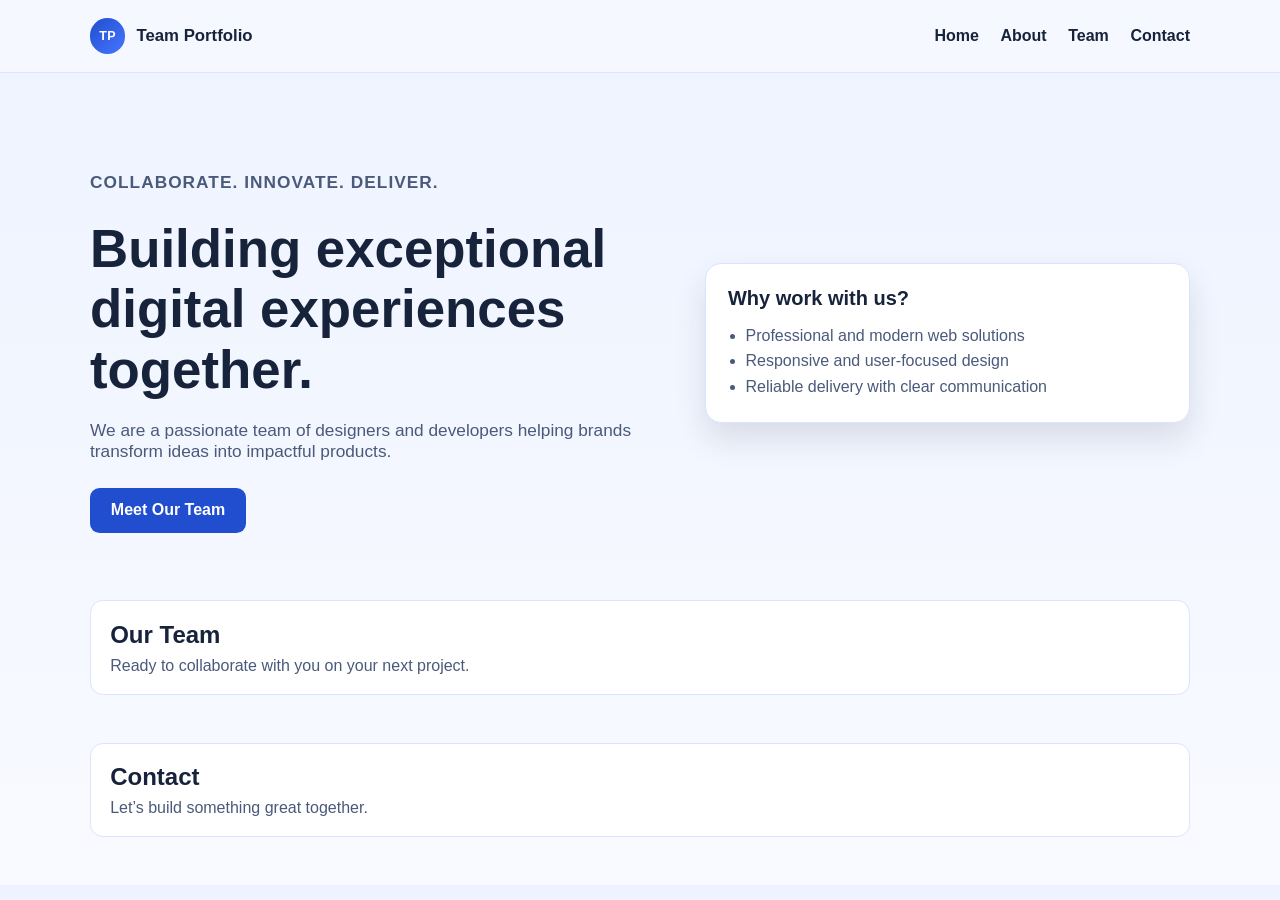
==== src/index.html @ 7e1d3e78 "Agent Host changes for agents/hero-section-design-and-navigation" ====
<!DOCTYPE html>
<html lang="en">
<head>
  <meta charset="UTF-8">
  <meta name="viewport" content="width=device-width, initial-scale=1.0">
  <title>Team Portfolio</title>
  <link rel="stylesheet" href="./index.css">
</head>
<body>
  <header class="site-header">
    <nav class="navbar" aria-label="Main navigation">
      <a href="#" class="brand" aria-label="Team Portfolio home">
        <span class="brand-mark" aria-hidden="true">TP</span>
        <span class="brand-text">Team Portfolio</span>
      </a>

      <button
        class="nav-toggle"
        id="nav-toggle"
        aria-label="Open navigation menu"
        aria-expanded="false"
        aria-controls="nav-menu"
        type="button"
      >
        <span></span>
        <span></span>
        <span></span>
      </button>

      <ul class="nav-menu" id="nav-menu">
        <li><a href="#home">Home</a></li>
        <li><a href="#about">About</a></li>
        <li><a href="#team">Team</a></li>
        <li><a href="#contact">Contact</a></li>
      </ul>
    </nav>
  </header>

  <main>
    <section class="hero" id="home">
      <div class="hero-content">
        <p class="hero-kicker" id="about">Collaborate. Innovate. Deliver.</p>
        <h1>Building exceptional digital experiences together.</h1>
        <p>
          We are a passionate team of designers and developers helping brands
          transform ideas into impactful products.
        </p>
        <a class="cta-button" href="#team">Meet Our Team</a>
      </div>
      <div class="hero-card" aria-label="Highlights">
        <h2>Why work with us?</h2>
        <ul>
          <li>Professional and modern web solutions</li>
          <li>Responsive and user-focused design</li>
          <li>Reliable delivery with clear communication</li>
        </ul>
      </div>
    </section>

    <section class="team-anchor" id="team">
      <h2>Our Team</h2>
      <p>Ready to collaborate with you on your next project.</p>
    </section>

    <section class="contact-anchor" id="contact">
      <h2>Contact</h2>
      <p>Let’s build something great together.</p>
    </section>
  </main>

  <script src="./index.js"></script>
</body>
</html>
---- src/index.css ----
:root {
  --bg-color: #f5f8ff;
  --surface-color: #ffffff;
  --primary: #204ecf;
  --primary-dark: #1739a0;
  --text-dark: #17223b;
  --text-muted: #4a5a7a;
  --border-soft: #dbe4ff;
  --shadow-soft: 0 16px 32px rgba(23, 34, 59, 0.12);
}

* {
  box-sizing: border-box;
}

html {
  scroll-behavior: smooth;
}

body {
  margin: 0;
  font-family: "Segoe UI", Tahoma, Geneva, Verdana, sans-serif;
  color: var(--text-dark);
  background: linear-gradient(180deg, #eef3ff 0%, #f8faff 100%);
}

.site-header {
  position: sticky;
  top: 0;
  z-index: 10;
  background-color: rgba(245, 248, 255, 0.95);
  backdrop-filter: blur(6px);
  border-bottom: 1px solid var(--border-soft);
}

.navbar {
  width: min(1100px, 92%);
  margin: 0 auto;
  min-height: 72px;
  display: flex;
  align-items: center;
  justify-content: space-between;
  gap: 1rem;
}

.brand {
  display: inline-flex;
  align-items: center;
  gap: 0.7rem;
  font-weight: 700;
  font-size: 1.05rem;
  text-decoration: none;
  color: var(--text-dark);
}

.brand-mark {
  width: 2.2rem;
  height: 2.2rem;
  border-radius: 50%;
  display: grid;
  place-items: center;
  color: #ffffff;
  font-size: 0.78rem;
  letter-spacing: 0.03em;
  background: linear-gradient(135deg, var(--primary), #4775ff);
}

.nav-menu {
  display: flex;
  gap: 1.35rem;
  list-style: none;
  margin: 0;
  padding: 0;
}

.nav-menu a {
  text-decoration: none;
  color: var(--text-dark);
  font-weight: 600;
  transition: color 0.2s ease;
}

.nav-menu a:hover,
.nav-menu a:focus-visible {
  color: var(--primary);
}

.nav-toggle {
  display: none;
  border: none;
  background: transparent;
  padding: 0.25rem;
  cursor: pointer;
}

.nav-toggle span {
  display: block;
  width: 1.5rem;
  height: 2px;
  margin: 0.28rem 0;
  background: var(--text-dark);
}

main {
  width: min(1100px, 92%);
  margin: 0 auto;
}

.hero {
  display: grid;
  grid-template-columns: 1.2fr 1fr;
  align-items: center;
  gap: 2rem;
  padding: 5rem 0 4.2rem;
}

.hero-content h1 {
  margin: 0;
  font-size: clamp(2rem, 4.2vw, 3.3rem);
  line-height: 1.15;
}

.hero-kicker {
  margin: 0 0 0.9rem;
  color: var(--primary);
  font-weight: 700;
  text-transform: uppercase;
  letter-spacing: 0.06em;
  font-size: 0.82rem;
}

.hero-content p {
  margin: 1.2rem 0 1.6rem;
  color: var(--text-muted);
  font-size: clamp(1rem, 2vw, 1.08rem);
  max-width: 58ch;
}

.cta-button {
  display: inline-block;
  text-decoration: none;
  background: var(--primary);
  color: #ffffff;
  padding: 0.86rem 1.3rem;
  border-radius: 0.6rem;
  font-weight: 700;
  transition: background 0.2s ease, transform 0.2s ease;
}

.cta-button:hover,
.cta-button:focus-visible {
  background: var(--primary-dark);
  transform: translateY(-1px);
}

.hero-card {
  background: var(--surface-color);
  border: 1px solid var(--border-soft);
  border-radius: 1rem;
  padding: 1.4rem;
  box-shadow: var(--shadow-soft);
}

.hero-card h2 {
  margin: 0 0 0.8rem;
  font-size: 1.25rem;
}

.hero-card ul {
  margin: 0;
  padding-left: 1.1rem;
  color: var(--text-muted);
  line-height: 1.6;
}

.team-anchor,
.contact-anchor {
  margin-bottom: 3rem;
  padding: 1.2rem;
  border-radius: 0.8rem;
  border: 1px solid var(--border-soft);
  background: var(--surface-color);
}

.team-anchor h2,
.contact-anchor h2 {
  margin: 0 0 0.5rem;
}

.team-anchor p,
.contact-anchor p {
  margin: 0;
  color: var(--text-muted);
}

@media (max-width: 900px) {
  .hero {
    grid-template-columns: 1fr;
    gap: 1.5rem;
    padding-top: 4rem;
  }

  .hero-card {
    max-width: 680px;
  }
}

@media (max-width: 700px) {
  .nav-toggle {
    display: inline-block;
  }

  .nav-menu {
    position: absolute;
    left: 4%;
    right: 4%;
    top: 72px;
    display: none;
    flex-direction: column;
    gap: 0;
    background: var(--surface-color);
    border: 1px solid var(--border-soft);
    border-radius: 0.8rem;
    box-shadow: var(--shadow-soft);
    overflow: hidden;
  }

  .nav-menu.is-open {
    display: flex;
  }

  .nav-menu li + li {
    border-top: 1px solid var(--border-soft);
  }

  .nav-menu a {
    display: block;
    padding: 0.9rem 1rem;
  }

  .hero {
    padding-top: 3.3rem;
  }
}
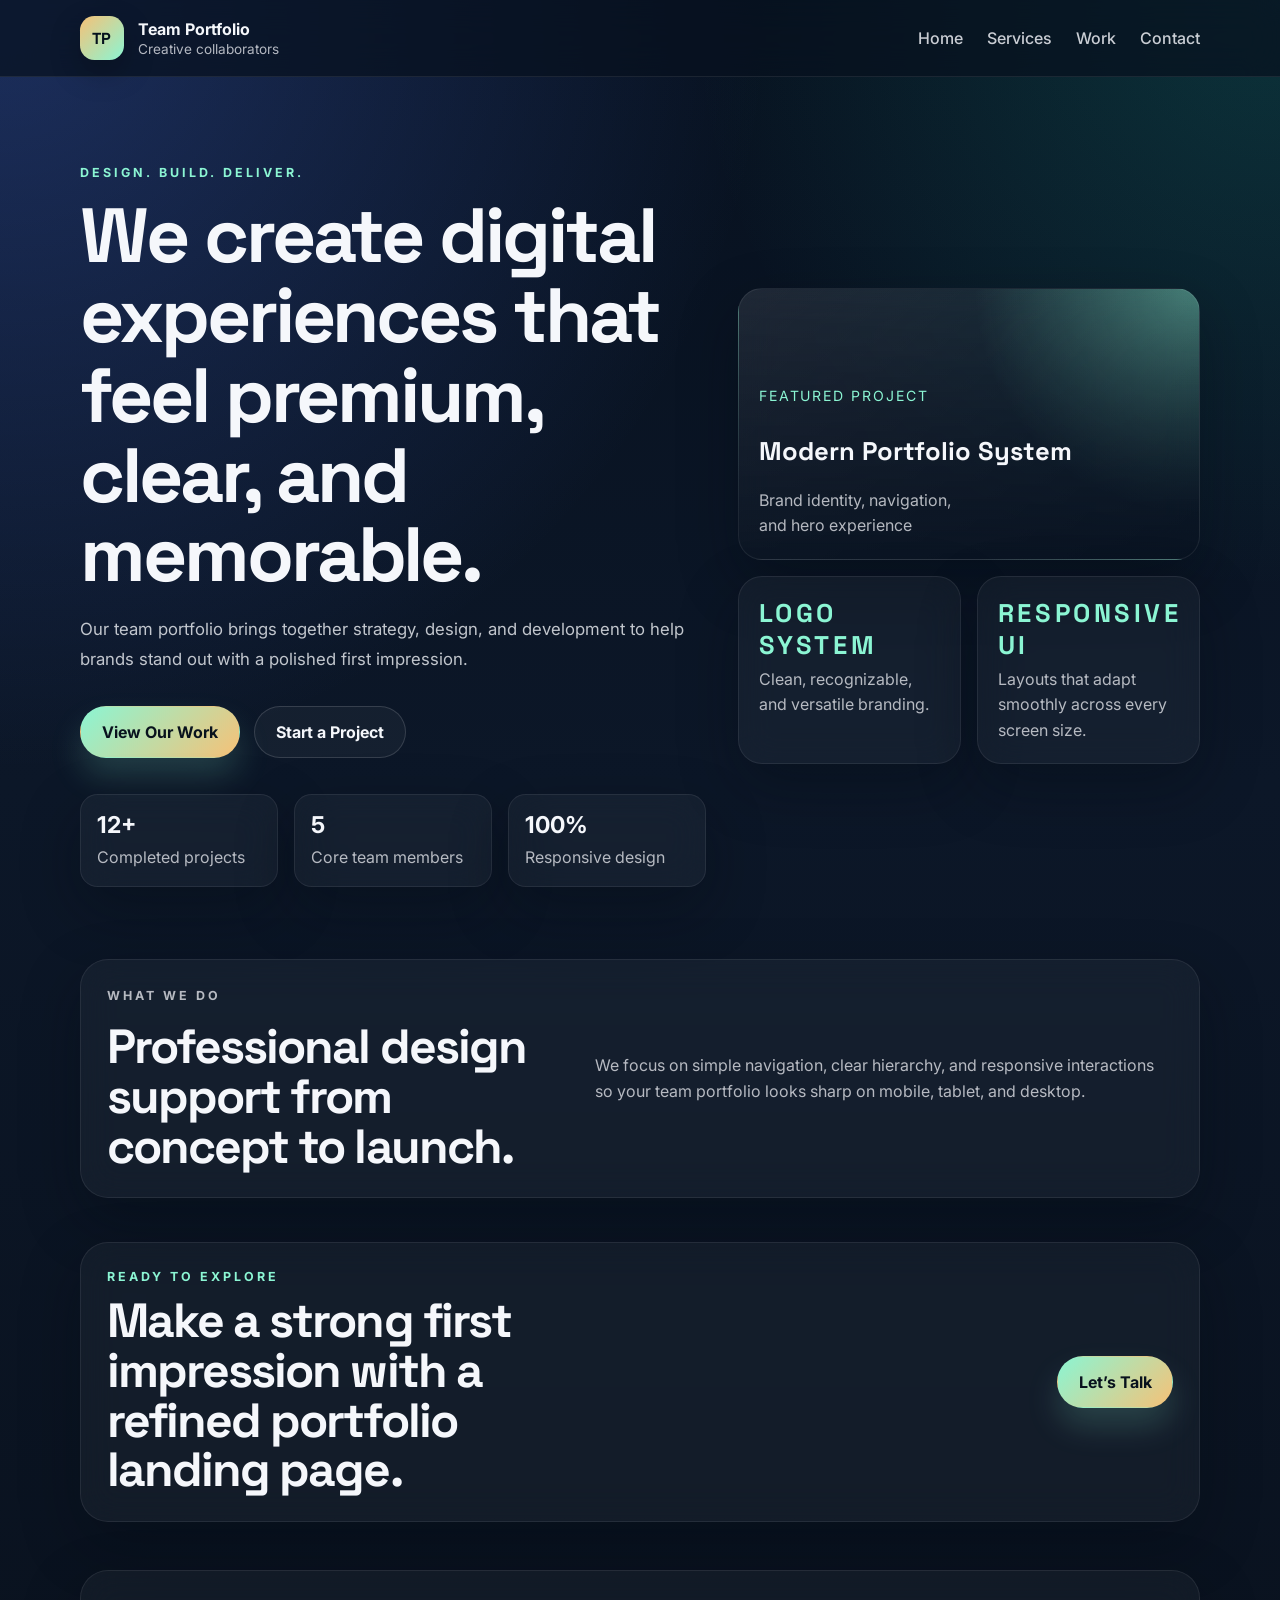
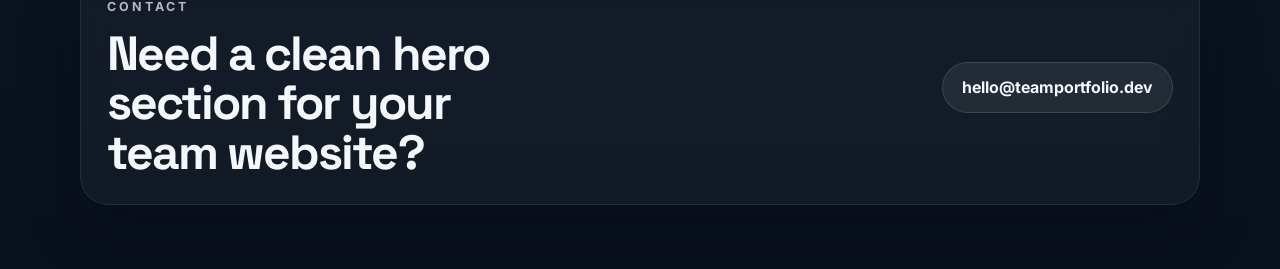
==== commit f1f74212: "added code" ====
--- a/src/index.html
+++ b/src/index.html
@@ -1,73 +1,127 @@
 <!DOCTYPE html>
 <html lang="en">
 <head>
-  <meta charset="UTF-8">
-  <meta name="viewport" content="width=device-width, initial-scale=1.0">
-  <title>Team Portfolio</title>
-  <link rel="stylesheet" href="./index.css">
+    <meta charset="UTF-8">
+    <meta name="viewport" content="width=device-width, initial-scale=1.0">
+    <meta name="description" content="Team Portfolio - a professional showcase for our team, services, and work.">
+    <title>Team Portfolio</title>
+    <link rel="preconnect" href="https://fonts.googleapis.com">
+    <link rel="preconnect" href="https://fonts.gstatic.com" crossorigin>
+    <link href="https://fonts.googleapis.com/css2?family=Inter:wght@400;500;600;700;800&family=Space+Grotesk:wght@500;700&display=swap" rel="stylesheet">
+    <link rel="stylesheet" href="index.css">
 </head>
 <body>
-  <header class="site-header">
-    <nav class="navbar" aria-label="Main navigation">
-      <a href="#" class="brand" aria-label="Team Portfolio home">
-        <span class="brand-mark" aria-hidden="true">TP</span>
-        <span class="brand-text">Team Portfolio</span>
-      </a>
+    <header class="site-header">
+        <div class="container nav-shell">
+            <a class="brand" href="#top" aria-label="Team Portfolio home">
+                <span class="brand-mark" aria-hidden="true">TP</span>
+                <span class="brand-text">
+                    <strong>Team Portfolio</strong>
+                    <small>Creative collaborators</small>
+                </span>
+            </a>
 
-      <button
-        class="nav-toggle"
-        id="nav-toggle"
-        aria-label="Open navigation menu"
-        aria-expanded="false"
-        aria-controls="nav-menu"
-        type="button"
-      >
-        <span></span>
-        <span></span>
-        <span></span>
-      </button>
+            <button class="nav-toggle" type="button" aria-expanded="false" aria-controls="primary-navigation">
+                <span class="sr-only">Toggle navigation</span>
+                <span></span>
+                <span></span>
+                <span></span>
+            </button>
 
-      <ul class="nav-menu" id="nav-menu">
-        <li><a href="#home">Home</a></li>
-        <li><a href="#about">About</a></li>
-        <li><a href="#team">Team</a></li>
-        <li><a href="#contact">Contact</a></li>
-      </ul>
-    </nav>
-  </header>
+            <nav class="site-nav" id="primary-navigation" aria-label="Primary">
+                <a href="#top">Home</a>
+                <a href="#services">Services</a>
+                <a href="#showcase">Work</a>
+                <a href="#contact">Contact</a>
+            </nav>
+        </div>
+    </header>
 
-  <main>
-    <section class="hero" id="home">
-      <div class="hero-content">
-        <p class="hero-kicker" id="about">Collaborate. Innovate. Deliver.</p>
-        <h1>Building exceptional digital experiences together.</h1>
-        <p>
-          We are a passionate team of designers and developers helping brands
-          transform ideas into impactful products.
-        </p>
-        <a class="cta-button" href="#team">Meet Our Team</a>
-      </div>
-      <div class="hero-card" aria-label="Highlights">
-        <h2>Why work with us?</h2>
-        <ul>
-          <li>Professional and modern web solutions</li>
-          <li>Responsive and user-focused design</li>
-          <li>Reliable delivery with clear communication</li>
-        </ul>
-      </div>
-    </section>
+    <main id="top">
+        <section class="hero-section">
+            <div class="container hero-grid">
+                <div class="hero-copy">
+                    <p class="eyebrow">Design. Build. Deliver.</p>
+                    <h1>We create digital experiences that feel premium, clear, and memorable.</h1>
+                    <p class="hero-summary">
+                        Our team portfolio brings together strategy, design, and development to help brands stand out with a polished first impression.
+                    </p>
 
-    <section class="team-anchor" id="team">
-      <h2>Our Team</h2>
-      <p>Ready to collaborate with you on your next project.</p>
-    </section>
+                    <div class="hero-actions">
+                        <a class="button button-primary" href="#showcase">View Our Work</a>
+                        <a class="button button-secondary" href="#contact">Start a Project</a>
+                    </div>
 
-    <section class="contact-anchor" id="contact">
-      <h2>Contact</h2>
-      <p>Let’s build something great together.</p>
-    </section>
-  </main>
+                    <div class="hero-stats" aria-label="Team highlights">
+                        <article>
+                            <strong>12+</strong>
+                            <span>Completed projects</span>
+                        </article>
+                        <article>
+                            <strong>5</strong>
+                            <span>Core team members</span>
+                        </article>
+                        <article>
+                            <strong>100%</strong>
+                            <span>Responsive design</span>
+                        </article>
+                    </div>
+                </div>
 
-  <script src="./index.js"></script>
+                <div class="hero-visual" aria-label="Preview card and service highlights">
+                    <div class="visual-card spotlight-card">
+                        <p>Featured Project</p>
+                        <h2>Modern Portfolio System</h2>
+                        <span>Brand identity, navigation, and hero experience</span>
+                    </div>
+
+                    <div class="visual-grid">
+                        <article class="visual-card accent-card">
+                            <h3>Logo System</h3>
+                            <p>Clean, recognizable, and versatile branding.</p>
+                        </article>
+                        <article class="visual-card accent-card">
+                            <h3>Responsive UI</h3>
+                            <p>Layouts that adapt smoothly across every screen size.</p>
+                        </article>
+                    </div>
+                </div>
+            </div>
+        </section>
+
+        <section class="content-section" id="services">
+            <div class="container section-grid">
+                <article>
+                    <p class="section-label">What we do</p>
+                    <h2>Professional design support from concept to launch.</h2>
+                </article>
+                <p>
+                    We focus on simple navigation, clear hierarchy, and responsive interactions so your team portfolio looks sharp on mobile, tablet, and desktop.
+                </p>
+            </div>
+        </section>
+
+        <section class="contact-strip" id="showcase">
+            <div class="container strip-inner">
+                <div>
+                    <p class="section-label">Ready to explore</p>
+                    <h2>Make a strong first impression with a refined portfolio landing page.</h2>
+                </div>
+                <a class="button button-primary" href="#contact">Let’s Talk</a>
+            </div>
+        </section>
+
+        <section class="content-section contact-section" id="contact">
+            <div class="container contact-card">
+                <div>
+                    <p class="section-label">Contact</p>
+                    <h2>Need a clean hero section for your team website?</h2>
+                </div>
+                <a class="contact-link" href="mailto:hello@teamportfolio.dev">hello@teamportfolio.dev</a>
+            </div>
+        </section>
+    </main>
+
+    <script src="index.js"></script>
 </body>
 </html>
--- a/src/index.css
+++ b/src/index.css
@@ -1,14 +1,3 @@
-:root {
-  --bg-color: #f5f8ff;
-  --surface-color: #ffffff;
-  --primary: #204ecf;
-  --primary-dark: #1739a0;
-  --text-dark: #17223b;
-  --text-muted: #4a5a7a;
-  --border-soft: #dbe4ff;
-  --shadow-soft: 0 16px 32px rgba(23, 34, 59, 0.12);
-}
-
 * {
   box-sizing: border-box;
 }
@@ -19,24 +8,60 @@
 
 body {
   margin: 0;
-  font-family: "Segoe UI", Tahoma, Geneva, Verdana, sans-serif;
-  color: var(--text-dark);
-  background: linear-gradient(180deg, #eef3ff 0%, #f8faff 100%);
+  font-family: "Inter", sans-serif;
+  color: #f5f7fb;
+  background:
+    radial-gradient(
+      circle at top left,
+      rgba(82, 123, 255, 0.28),
+      transparent 34%
+    ),
+    radial-gradient(
+      circle at top right,
+      rgba(32, 203, 180, 0.18),
+      transparent 26%
+    ),
+    linear-gradient(180deg, #07111f 0%, #0c1728 42%, #09111d 100%);
+}
+
+a {
+  color: inherit;
+  text-decoration: none;
+}
+
+img {
+  display: block;
+  max-width: 100%;
+}
+
+.container {
+  width: min(1120px, calc(100% - 2rem));
+  margin: 0 auto;
+}
+
+.sr-only {
+  position: absolute;
+  width: 1px;
+  height: 1px;
+  padding: 0;
+  margin: -1px;
+  overflow: hidden;
+  clip: rect(0, 0, 0, 0);
+  white-space: nowrap;
+  border: 0;
 }
 
 .site-header {
   position: sticky;
   top: 0;
-  z-index: 10;
-  background-color: rgba(245, 248, 255, 0.95);
-  backdrop-filter: blur(6px);
-  border-bottom: 1px solid var(--border-soft);
-}
-
-.navbar {
-  width: min(1100px, 92%);
-  margin: 0 auto;
-  min-height: 72px;
+  z-index: 20;
+  backdrop-filter: blur(18px);
+  background: rgba(7, 17, 31, 0.72);
+  border-bottom: 1px solid rgba(255, 255, 255, 0.08);
+}
+
+.nav-shell {
+  min-height: 4.75rem;
   display: flex;
   align-items: center;
   justify-content: space-between;
@@ -46,199 +71,421 @@
 .brand {
   display: inline-flex;
   align-items: center;
-  gap: 0.7rem;
+  gap: 0.875rem;
+}
+
+.brand-mark {
+  width: 2.75rem;
+  height: 2.75rem;
+  display: grid;
+  place-items: center;
+  border-radius: 0.9rem;
+  font-family: "Space Grotesk", sans-serif;
   font-weight: 700;
-  font-size: 1.05rem;
-  text-decoration: none;
-  color: var(--text-dark);
-}
-
-.brand-mark {
-  width: 2.2rem;
-  height: 2.2rem;
-  border-radius: 50%;
-  display: grid;
-  place-items: center;
+  letter-spacing: 0.06em;
+  color: #04111d;
+  background: linear-gradient(135deg, #f6c177 0%, #8bf5d3 100%);
+  box-shadow: 0 12px 30px rgba(0, 0, 0, 0.25);
+}
+
+.brand-text {
+  display: grid;
+  gap: 0.15rem;
+}
+
+.brand-text strong {
+  font-size: 1rem;
+  font-weight: 700;
+}
+
+.brand-text small {
+  color: rgba(245, 247, 251, 0.72);
+  font-size: 0.85rem;
+}
+
+.site-nav {
+  display: flex;
+  align-items: center;
+  gap: 1.5rem;
+}
+
+.site-nav a {
+  color: rgba(245, 247, 251, 0.82);
+  font-weight: 500;
+  transition:
+    color 0.2s ease,
+    transform 0.2s ease;
+}
+
+.site-nav a:hover,
+.site-nav a:focus-visible {
   color: #ffffff;
-  font-size: 0.78rem;
-  letter-spacing: 0.03em;
-  background: linear-gradient(135deg, var(--primary), #4775ff);
-}
-
-.nav-menu {
-  display: flex;
-  gap: 1.35rem;
-  list-style: none;
-  margin: 0;
-  padding: 0;
-}
-
-.nav-menu a {
-  text-decoration: none;
-  color: var(--text-dark);
-  font-weight: 600;
-  transition: color 0.2s ease;
-}
-
-.nav-menu a:hover,
-.nav-menu a:focus-visible {
-  color: var(--primary);
+  transform: translateY(-1px);
 }
 
 .nav-toggle {
   display: none;
-  border: none;
-  background: transparent;
-  padding: 0.25rem;
+  width: 3rem;
+  height: 3rem;
+  border: 1px solid rgba(255, 255, 255, 0.14);
+  border-radius: 0.9rem;
+  background: rgba(255, 255, 255, 0.05);
+  color: #ffffff;
+  align-items: center;
+  justify-content: center;
+  gap: 0.25rem;
+  flex-direction: column;
   cursor: pointer;
 }
 
 .nav-toggle span {
+  width: 1.1rem;
+  height: 2px;
+  border-radius: 999px;
+  background: currentColor;
+}
+
+.hero-section {
+  padding: 5.5rem 0 3.5rem;
+}
+
+.hero-grid {
+  display: grid;
+  grid-template-columns: 1.15fr 0.85fr;
+  gap: 2rem;
+  align-items: center;
+}
+
+.hero-copy h1,
+.section-grid h2,
+.strip-inner h2,
+.contact-card h2 {
+  margin: 0;
+  font-family: "Space Grotesk", sans-serif;
+  line-height: 1.04;
+  letter-spacing: -0.04em;
+}
+
+.hero-copy h1 {
+  font-size: clamp(2.8rem, 6vw, 5.3rem);
+  max-width: 12ch;
+}
+
+.eyebrow,
+.section-label {
+  margin: 0 0 1rem;
+  text-transform: uppercase;
+  letter-spacing: 0.24em;
+  font-size: 0.78rem;
+  font-weight: 700;
+  color: #8bf5d3;
+}
+
+.hero-summary {
+  max-width: 60ch;
+  margin: 1.25rem 0 0;
+  color: rgba(245, 247, 251, 0.78);
+  font-size: 1.05rem;
+  line-height: 1.75;
+}
+
+.hero-actions {
+  display: flex;
+  gap: 0.9rem;
+  flex-wrap: wrap;
+  margin-top: 2rem;
+}
+
+.button {
+  display: inline-flex;
+  align-items: center;
+  justify-content: center;
+  min-height: 3.25rem;
+  padding: 0.85rem 1.3rem;
+  border-radius: 999px;
+  font-weight: 700;
+  border: 1px solid transparent;
+  transition:
+    transform 0.2s ease,
+    box-shadow 0.2s ease,
+    background 0.2s ease;
+}
+
+.button:hover,
+.button:focus-visible {
+  transform: translateY(-2px);
+}
+
+.button-primary {
+  color: #08121d;
+  background: linear-gradient(135deg, #8bf5d3 0%, #f6c177 100%);
+  box-shadow: 0 18px 32px rgba(139, 245, 211, 0.18);
+}
+
+.button-secondary {
+  color: #f5f7fb;
+  border-color: rgba(255, 255, 255, 0.14);
+  background: rgba(255, 255, 255, 0.04);
+}
+
+.hero-stats {
+  display: grid;
+  grid-template-columns: repeat(3, minmax(0, 1fr));
+  gap: 1rem;
+  margin-top: 2.25rem;
+}
+
+.hero-stats article,
+.visual-card,
+.contact-card,
+.strip-inner,
+.section-grid {
+  border: 1px solid rgba(255, 255, 255, 0.08);
+  background: rgba(255, 255, 255, 0.04);
+  box-shadow: 0 22px 60px rgba(1, 8, 16, 0.32);
+  backdrop-filter: blur(18px);
+}
+
+.hero-stats article {
+  padding: 1rem;
+  border-radius: 1.1rem;
+}
+
+.hero-stats strong {
   display: block;
-  width: 1.5rem;
-  height: 2px;
-  margin: 0.28rem 0;
-  background: var(--text-dark);
-}
-
-main {
-  width: min(1100px, 92%);
-  margin: 0 auto;
-}
-
-.hero {
-  display: grid;
-  grid-template-columns: 1.2fr 1fr;
-  align-items: center;
-  gap: 2rem;
-  padding: 5rem 0 4.2rem;
-}
-
-.hero-content h1 {
+  font-size: 1.45rem;
+  margin-bottom: 0.35rem;
+}
+
+.hero-stats span,
+.visual-card p,
+.visual-card span,
+.section-grid p,
+.contact-card p {
+  color: rgba(245, 247, 251, 0.72);
+  line-height: 1.6;
+}
+
+.hero-visual {
+  display: grid;
+  gap: 1rem;
+}
+
+.visual-card {
+  border-radius: 1.5rem;
+  padding: 1.25rem;
+}
+
+.spotlight-card {
+  min-height: 17rem;
+  display: flex;
+  flex-direction: column;
+  justify-content: flex-end;
+  background:
+    linear-gradient(180deg, rgba(7, 17, 31, 0.08), rgba(7, 17, 31, 0.72)),
+    radial-gradient(
+      circle at top right,
+      rgba(139, 245, 211, 0.45),
+      transparent 42%
+    ),
+    linear-gradient(135deg, rgba(255, 255, 255, 0.1), rgba(255, 255, 255, 0.02));
+}
+
+.spotlight-card p,
+.accent-card h3 {
+  margin: 0 0 0.35rem;
+  color: #8bf5d3;
+  font-size: 0.88rem;
+  text-transform: uppercase;
+  letter-spacing: 0.14em;
+}
+
+.spotlight-card h2,
+.accent-card h3 {
+  font-family: "Space Grotesk", sans-serif;
+  font-size: 1.6rem;
+}
+
+.spotlight-card span {
+  max-width: 20ch;
+}
+
+.visual-grid {
+  display: grid;
+  grid-template-columns: repeat(2, minmax(0, 1fr));
+  gap: 1rem;
+}
+
+.accent-card {
+  min-height: 11.5rem;
+}
+
+.accent-card p {
   margin: 0;
-  font-size: clamp(2rem, 4.2vw, 3.3rem);
-  line-height: 1.15;
-}
-
-.hero-kicker {
-  margin: 0 0 0.9rem;
-  color: var(--primary);
+}
+
+.content-section {
+  padding: 1rem 0 2rem;
+}
+
+.section-grid,
+.strip-inner,
+.contact-card {
+  border-radius: 1.75rem;
+  padding: 1.6rem;
+}
+
+.section-grid {
+  display: grid;
+  grid-template-columns: 0.9fr 1.1fr;
+  gap: 1rem;
+  align-items: center;
+}
+
+.section-grid h2,
+.strip-inner h2,
+.contact-card h2 {
+  font-size: clamp(1.8rem, 4vw, 3rem);
+  max-width: 14ch;
+}
+
+.contact-strip {
+  padding: 0.75rem 0 2rem;
+}
+
+.strip-inner {
+  display: flex;
+  align-items: center;
+  justify-content: space-between;
+  gap: 1.5rem;
+}
+
+.strip-inner p,
+.contact-card p {
+  margin-bottom: 0.75rem;
+}
+
+.contact-section {
+  padding-bottom: 4rem;
+}
+
+.contact-card {
+  display: flex;
+  align-items: center;
+  justify-content: space-between;
+  gap: 1.5rem;
+}
+
+.contact-link {
+  display: inline-flex;
+  align-items: center;
+  padding: 0.9rem 1.2rem;
+  border-radius: 999px;
+  background: rgba(255, 255, 255, 0.07);
+  border: 1px solid rgba(255, 255, 255, 0.12);
   font-weight: 700;
-  text-transform: uppercase;
-  letter-spacing: 0.06em;
-  font-size: 0.82rem;
-}
-
-.hero-content p {
-  margin: 1.2rem 0 1.6rem;
-  color: var(--text-muted);
-  font-size: clamp(1rem, 2vw, 1.08rem);
-  max-width: 58ch;
-}
-
-.cta-button {
-  display: inline-block;
-  text-decoration: none;
-  background: var(--primary);
-  color: #ffffff;
-  padding: 0.86rem 1.3rem;
-  border-radius: 0.6rem;
-  font-weight: 700;
-  transition: background 0.2s ease, transform 0.2s ease;
-}
-
-.cta-button:hover,
-.cta-button:focus-visible {
-  background: var(--primary-dark);
-  transform: translateY(-1px);
-}
-
-.hero-card {
-  background: var(--surface-color);
-  border: 1px solid var(--border-soft);
-  border-radius: 1rem;
-  padding: 1.4rem;
-  box-shadow: var(--shadow-soft);
-}
-
-.hero-card h2 {
-  margin: 0 0 0.8rem;
-  font-size: 1.25rem;
-}
-
-.hero-card ul {
-  margin: 0;
-  padding-left: 1.1rem;
-  color: var(--text-muted);
-  line-height: 1.6;
-}
-
-.team-anchor,
-.contact-anchor {
-  margin-bottom: 3rem;
-  padding: 1.2rem;
-  border-radius: 0.8rem;
-  border: 1px solid var(--border-soft);
-  background: var(--surface-color);
-}
-
-.team-anchor h2,
-.contact-anchor h2 {
-  margin: 0 0 0.5rem;
-}
-
-.team-anchor p,
-.contact-anchor p {
-  margin: 0;
-  color: var(--text-muted);
-}
-
-@media (max-width: 900px) {
-  .hero {
+}
+
+.site-nav.is-open {
+  display: flex;
+}
+
+@media (max-width: 960px) {
+  .hero-grid,
+  .section-grid,
+  .contact-card,
+  .strip-inner {
     grid-template-columns: 1fr;
-    gap: 1.5rem;
-    padding-top: 4rem;
-  }
-
-  .hero-card {
-    max-width: 680px;
-  }
-}
-
-@media (max-width: 700px) {
+    display: grid;
+  }
+
+  .hero-grid {
+    gap: 2.2rem;
+  }
+
+  .hero-copy h1 {
+    max-width: 14ch;
+  }
+}
+
+@media (max-width: 768px) {
+  .nav-shell {
+    position: relative;
+  }
+
   .nav-toggle {
-    display: inline-block;
-  }
-
-  .nav-menu {
+    display: inline-flex;
+  }
+
+  .site-nav {
     position: absolute;
-    left: 4%;
-    right: 4%;
-    top: 72px;
+    top: calc(100% + 0.75rem);
+    left: 0;
+    right: 0;
     display: none;
     flex-direction: column;
+    align-items: stretch;
     gap: 0;
-    background: var(--surface-color);
-    border: 1px solid var(--border-soft);
+    padding: 0.75rem;
+    border-radius: 1rem;
+    background: rgba(7, 17, 31, 0.96);
+    border: 1px solid rgba(255, 255, 255, 0.08);
+    box-shadow: 0 24px 48px rgba(0, 0, 0, 0.28);
+  }
+
+  .site-nav a {
+    padding: 0.95rem 1rem;
     border-radius: 0.8rem;
-    box-shadow: var(--shadow-soft);
-    overflow: hidden;
-  }
-
-  .nav-menu.is-open {
-    display: flex;
-  }
-
-  .nav-menu li + li {
-    border-top: 1px solid var(--border-soft);
-  }
-
-  .nav-menu a {
-    display: block;
-    padding: 0.9rem 1rem;
-  }
-
-  .hero {
-    padding-top: 3.3rem;
-  }
-}+  }
+
+  .site-nav a:hover,
+  .site-nav a:focus-visible {
+    background: rgba(255, 255, 255, 0.06);
+  }
+
+  .hero-section {
+    padding-top: 4rem;
+  }
+
+  .hero-copy h1 {
+    font-size: clamp(2.4rem, 11vw, 4rem);
+  }
+
+  .hero-stats,
+  .visual-grid {
+    grid-template-columns: 1fr;
+  }
+
+  .button {
+    width: 100%;
+  }
+
+  .contact-card,
+  .strip-inner {
+    text-align: left;
+  }
+}
+
+@media (max-width: 520px) {
+  .container {
+    width: min(100% - 1.1rem, 1120px);
+  }
+
+  .brand-text small {
+    display: none;
+  }
+
+  .hero-actions {
+    flex-direction: column;
+  }
+
+  .hero-stats {
+    gap: 0.75rem;
+  }
+
+  .section-grid,
+  .strip-inner,
+  .contact-card {
+    padding: 1.2rem;
+  }
+}
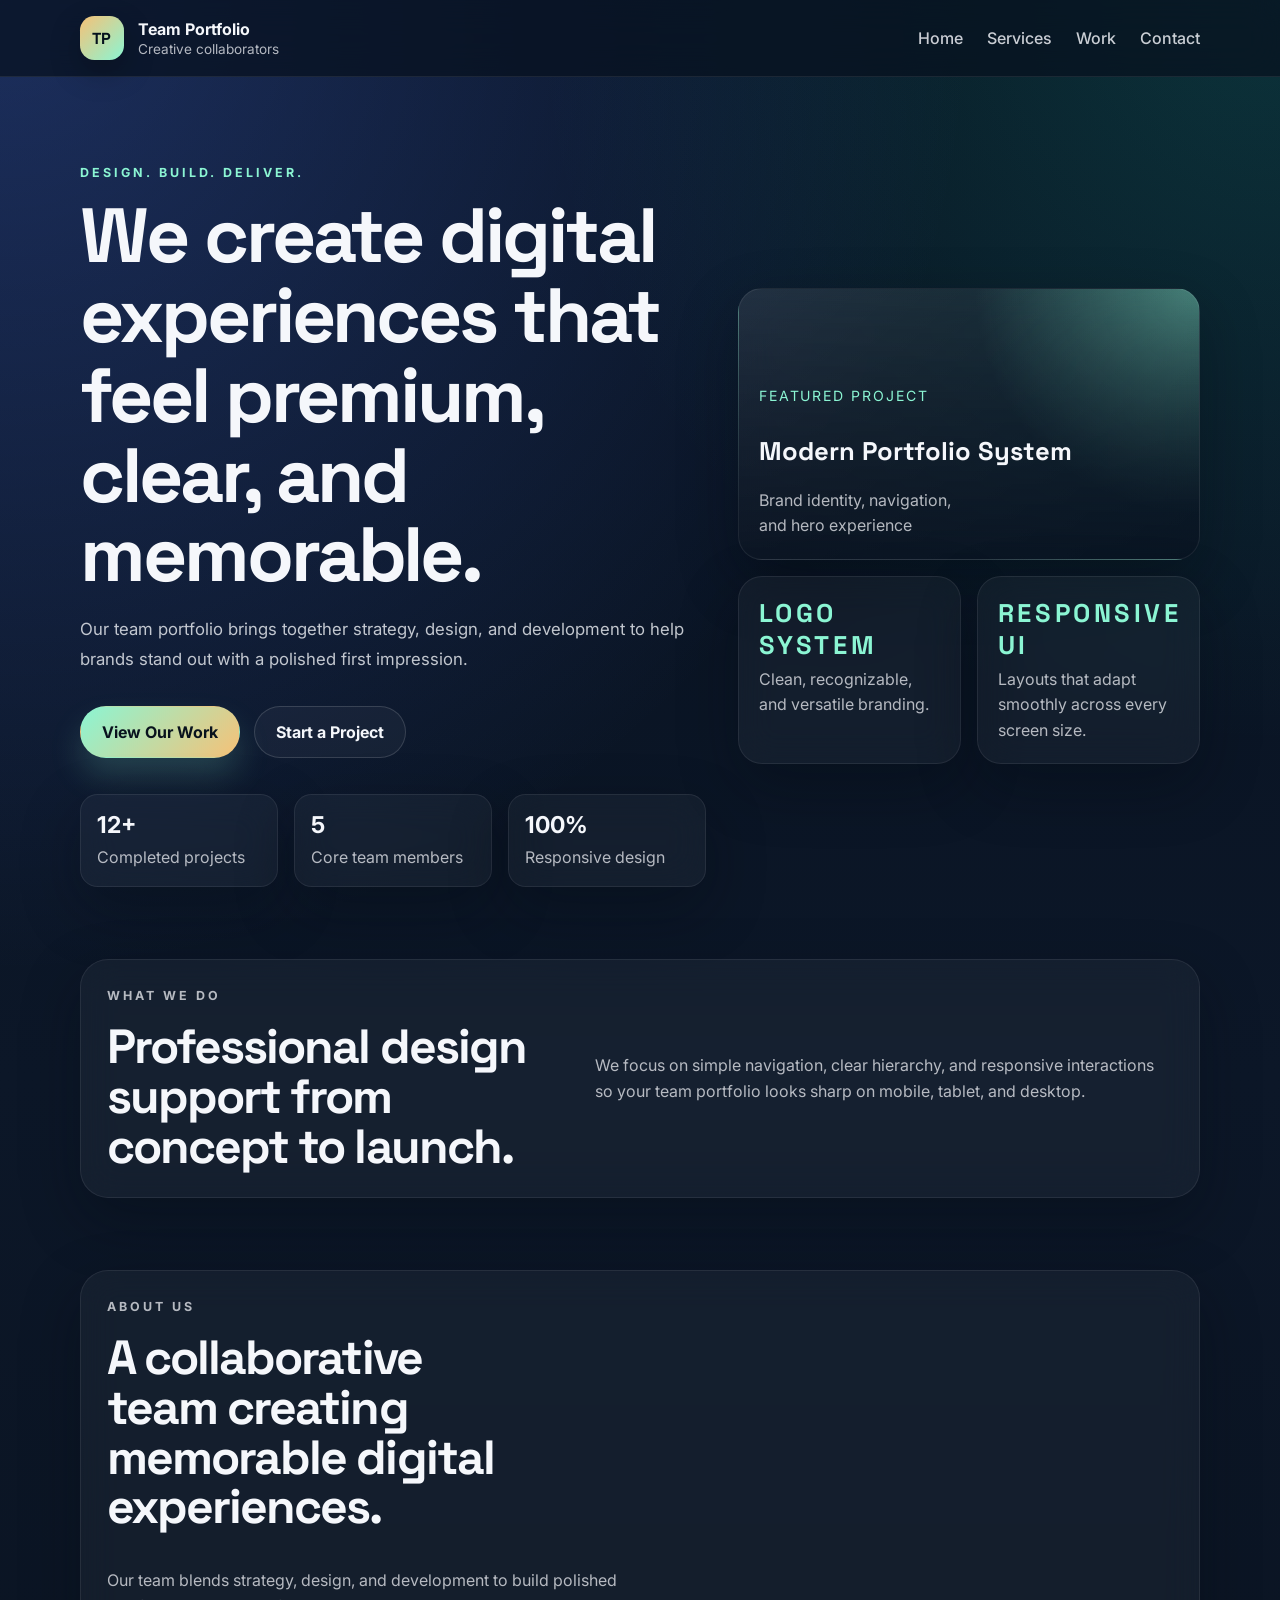
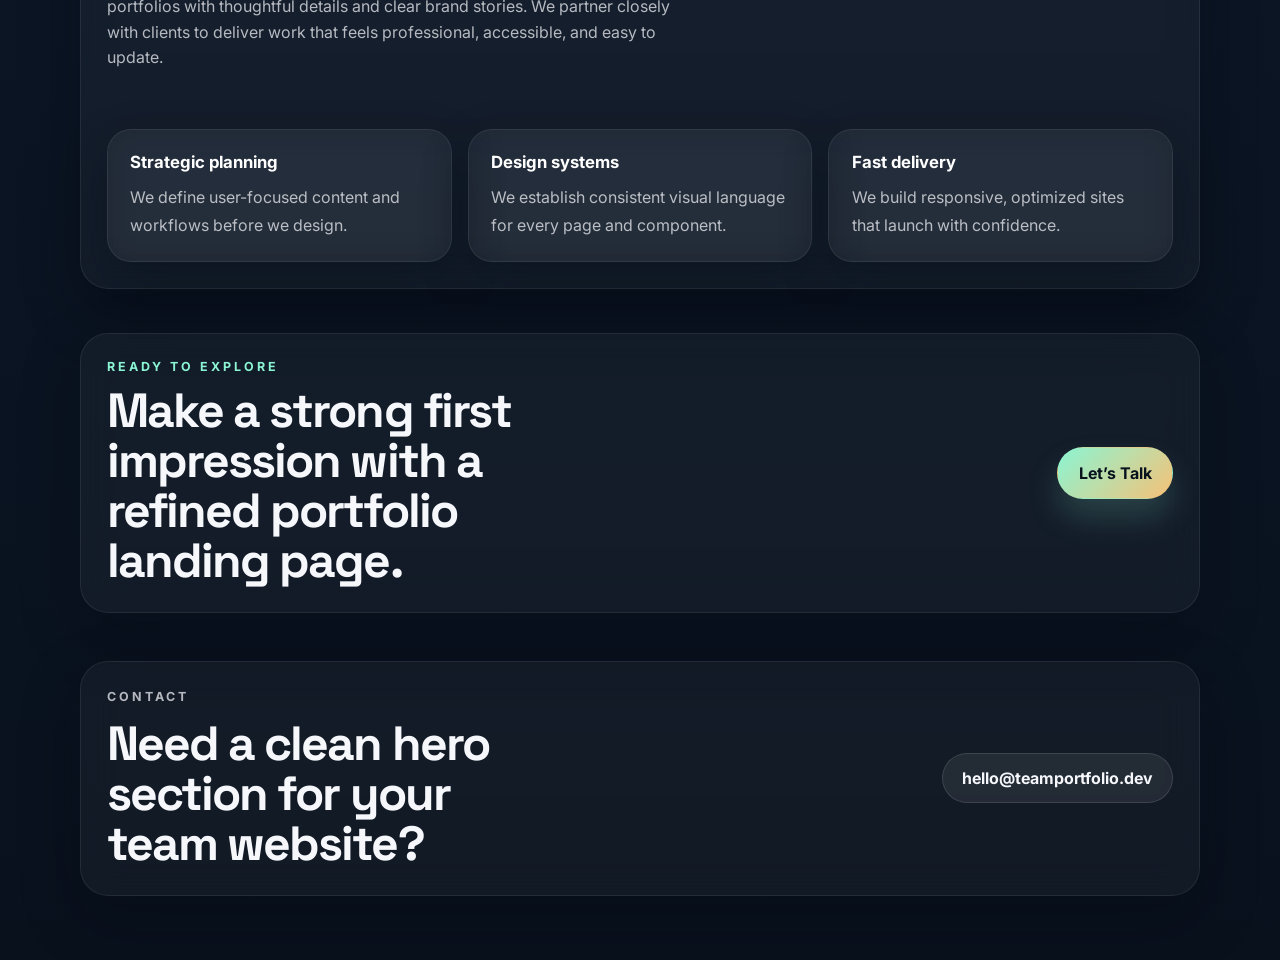
==== commit 789f6a13: "Added about us section" ====
--- a/src/index.html
+++ b/src/index.html
@@ -101,6 +101,32 @@
             </div>
         </section>
 
+        <section class="content-section" id="about">
+            <div class="container section-grid">
+                <article>
+                    <p class="section-label">About Us</p>
+                    <h2>A collaborative team creating memorable digital experiences.</h2>
+                </article>
+                <p>
+                    Our team blends strategy, design, and development to build polished portfolios with thoughtful details and clear brand stories. We partner closely with clients to deliver work that feels professional, accessible, and easy to update.
+                </p>
+                <div class="about-highlights">
+                    <article>
+                        <strong>Strategic planning</strong>
+                        <p>We define user-focused content and workflows before we design.</p>
+                    </article>
+                    <article>
+                        <strong>Design systems</strong>
+                        <p>We establish consistent visual language for every page and component.</p>
+                    </article>
+                    <article>
+                        <strong>Fast delivery</strong>
+                        <p>We build responsive, optimized sites that launch with confidence.</p>
+                    </article>
+                </div>
+            </div>
+        </section>
+
         <section class="contact-strip" id="showcase">
             <div class="container strip-inner">
                 <div>
--- a/src/index.css
+++ b/src/index.css
@@ -328,6 +328,58 @@
   padding: 1rem 0 2rem;
 }
 
+#about {
+  padding-top: 2.5rem;
+}
+
+#about .section-grid {
+  display: grid;
+  grid-template-columns: 1fr;
+  gap: 1.25rem;
+  align-items: flex-start;
+}
+
+#about .section-grid p {
+  max-width: 58ch;
+}
+
+.about-highlights {
+  display: grid;
+  grid-template-columns: repeat(3, minmax(0, 1fr));
+  gap: 1rem;
+  margin-top: 1.4rem;
+}
+
+.about-highlights article {
+  padding: 1.4rem;
+  border-radius: 1.5rem;
+  border: 1px solid rgba(255, 255, 255, 0.08);
+  background: rgba(255, 255, 255, 0.04);
+  box-shadow: 0 20px 48px rgba(1, 8, 16, 0.32);
+  backdrop-filter: blur(18px);
+  transition: transform 0.35s ease, opacity 0.35s ease;
+  opacity: 0.55;
+  transform: translateY(20px);
+}
+
+.about-highlights article strong {
+  display: block;
+  margin-bottom: 0.75rem;
+  font-size: 1.05rem;
+  color: #ffffff;
+}
+
+.about-highlights article p {
+  margin: 0;
+  color: rgba(245, 247, 251, 0.72);
+  line-height: 1.7;
+}
+
+.about-highlights article.is-visible {
+  opacity: 1;
+  transform: translateY(0);
+}
+
 .section-grid,
 .strip-inner,
 .contact-card {
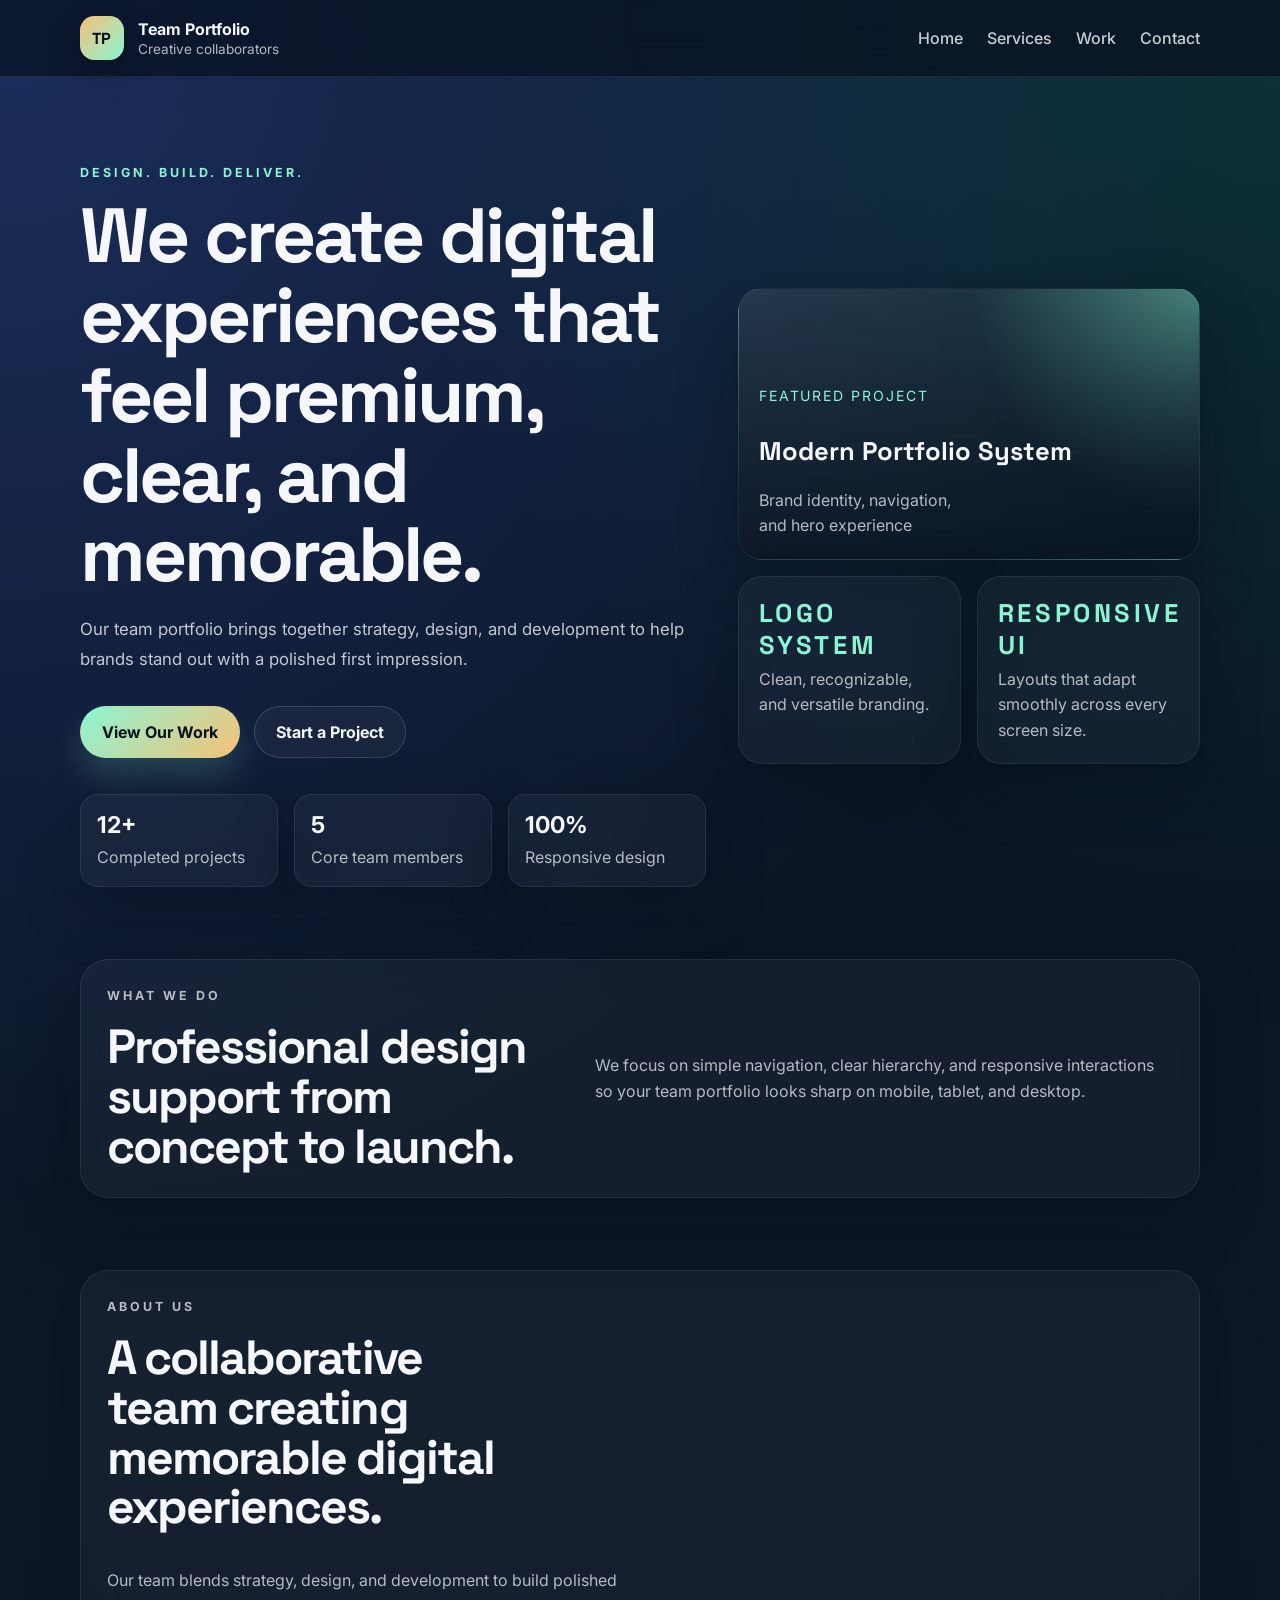
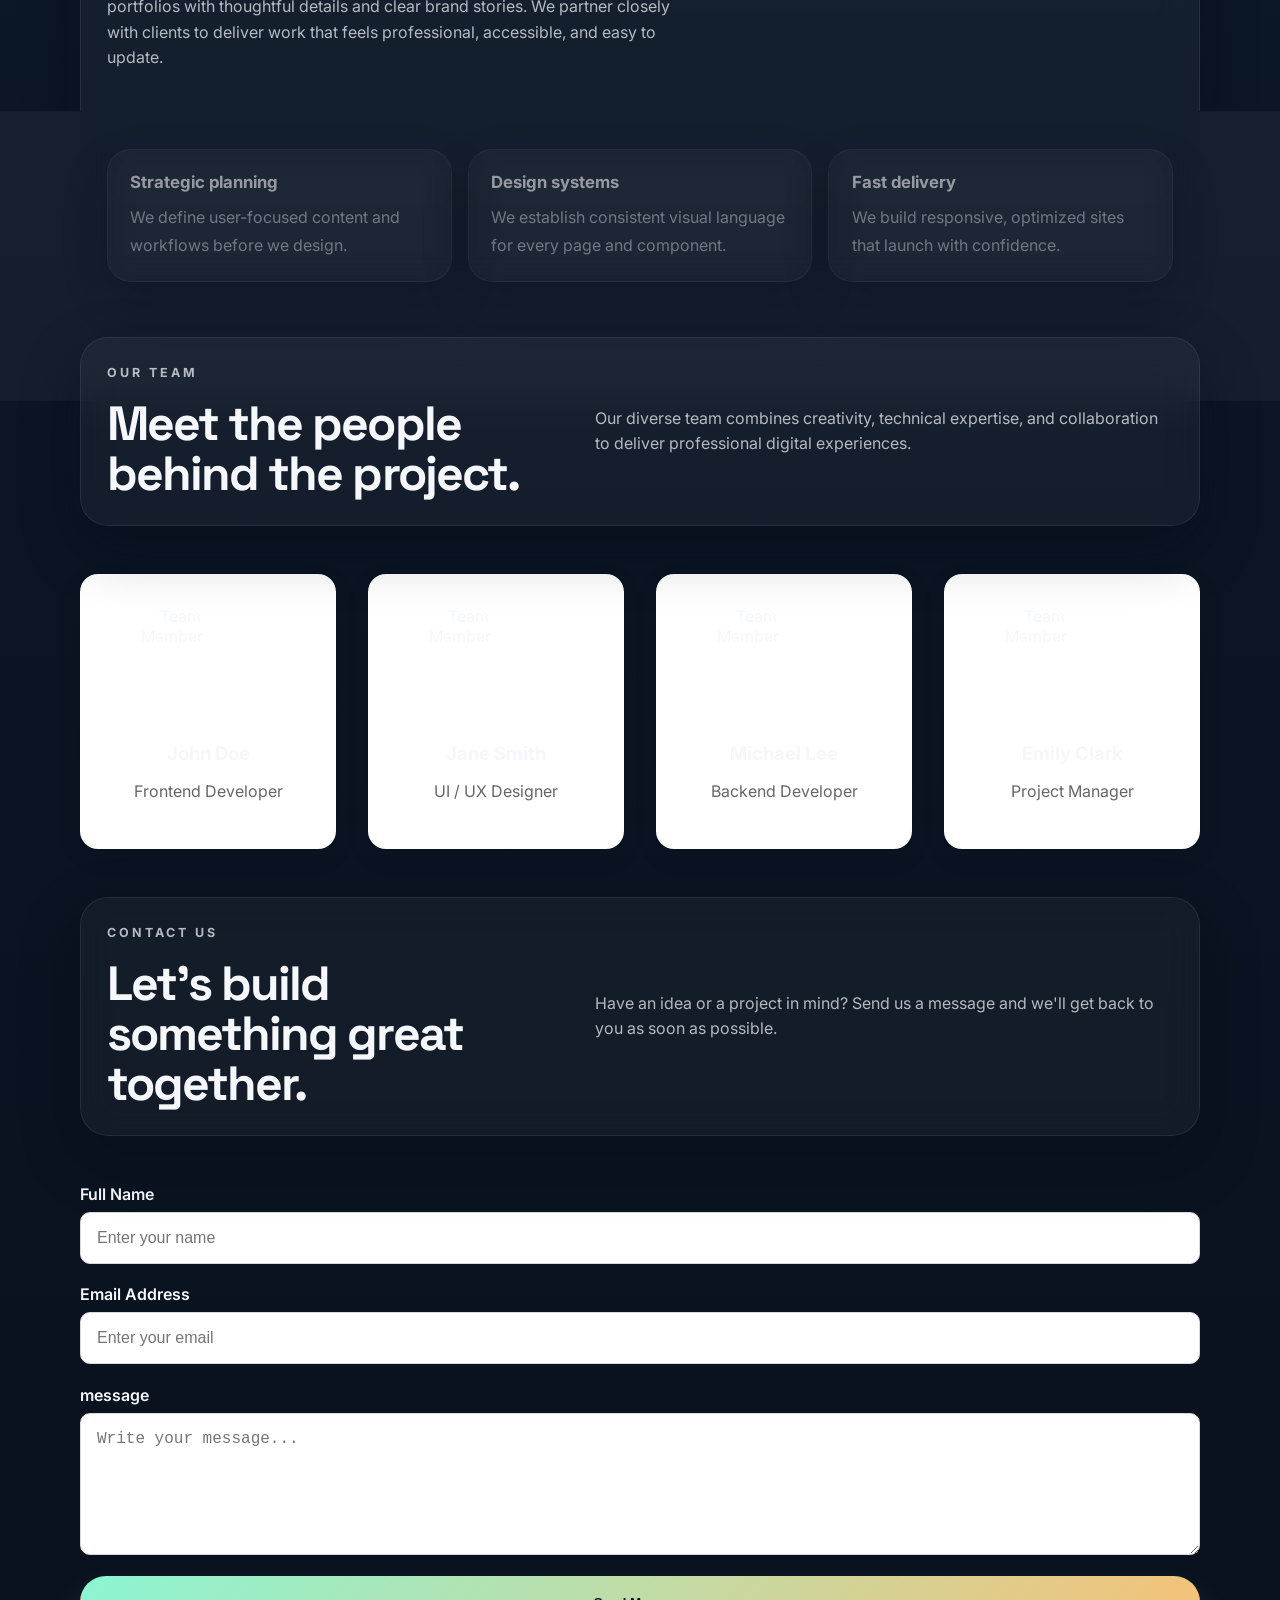
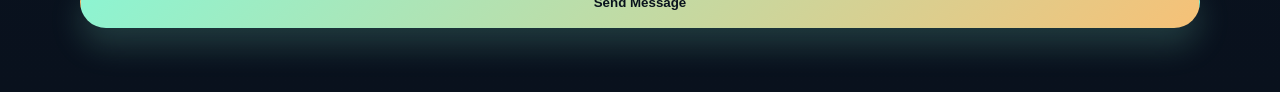
==== commit 4009530c: "team and contacts" ====
--- a/src/index.html
+++ b/src/index.html
@@ -127,25 +127,99 @@
             </div>
         </section>
 
-        <section class="contact-strip" id="showcase">
-            <div class="container strip-inner">
-                <div>
-                    <p class="section-label">Ready to explore</p>
-                    <h2>Make a strong first impression with a refined portfolio landing page.</h2>
-                </div>
-                <a class="button button-primary" href="#contact">Let’s Talk</a>
-            </div>
-        </section>
-
-        <section class="content-section contact-section" id="contact">
-            <div class="container contact-card">
-                <div>
-                    <p class="section-label">Contact</p>
-                    <h2>Need a clean hero section for your team website?</h2>
-                </div>
-                <a class="contact-link" href="mailto:hello@teamportfolio.dev">hello@teamportfolio.dev</a>
-            </div>
-        </section>
+<section class="content-section" id="team">
+    <div class="container">
+        <div class="section-grid">
+            <article>
+                <p class="section-label">Our Team</p>
+                <h2>Meet the people behind the project.</h2>
+            </article>
+
+            <p>
+                Our diverse team combines creativity, technical expertise,
+                and collaboration to deliver professional digital experiences.
+            </p>
+        </div>
+
+        <div class="team-grid">
+            <article class="team-card">
+                <img src="https://placehold.co/200x200" alt="Team Member">
+                <h3>John Doe</h3>
+                <p>Frontend Developer</p>
+            </article>
+
+            <article class="team-card">
+                <img src="https://placehold.co/200x200" alt="Team Member">
+                <h3>Jane Smith</h3>
+                <p>UI / UX Designer</p>
+            </article>
+
+            <article class="team-card">
+                <img src="https://placehold.co/200x200" alt="Team Member">
+                <h3>Michael Lee</h3>
+                <p>Backend Developer</p>
+            </article>
+
+            <article class="team-card">
+                <img src="https://placehold.co/200x200" alt="Team Member">
+                <h3>Emily Clark</h3>
+                <p>Project Manager</p>
+            </article>
+        </div>
+    </div>
+</section>
+
+<section class="content-section contact-section" id="contact">
+    <div class="container">
+        <div class="section-grid">
+            <article>
+                <p class="section-label">Contact Us</p>
+                <h2>Let's build something great together.</h2>
+            </article>
+
+            <p>
+                Have an idea or a project in mind? Send us a message and
+                we'll get back to you as soon as possible.
+            </p>
+        </div>
+
+        <form class="contact-form">
+            <div class="form-group">
+                <label for="name">Full Name</label>
+                <input
+                    type="text"
+                    id="name"
+                    placeholder="Enter your name"
+                    required
+                >
+            </div>
+
+            <div class="form-group">
+                <label for="email">Email Address</label>
+                <input
+                    type="email"
+                    id="email"
+                    placeholder="Enter your email"
+                    required
+                >
+            </div>
+
+            <div class="form-group">
+                <label for="message">message</label>
+                <textarea
+                    id="message"
+                    rows="6"
+                    placeholder="Write your message..."
+                    required
+                ></textarea>
+            </div>
+
+            <button class="button button-primary" type="submit">
+                Send Message
+            </button>
+        </form>
+    </div>
+</section>
     </main>
 
     <script src="index.js"></script>
--- a/src/index.css
+++ b/src/index.css
@@ -541,3 +541,76 @@
     padding: 1.2rem;
   }
 }
+/* ===========================
+   TEAM SECTION
+=========================== */
+
+.team-grid{
+    display:grid;
+    grid-template-columns:repeat(auto-fit,minmax(220px,1fr));
+    gap:2rem;
+    margin-top:3rem;
+}
+
+.team-card{
+    background:#ffffff;
+    border-radius:18px;
+    padding:2rem;
+    text-align:center;
+    box-shadow:0 8px 24px rgba(0,0,0,.08);
+    transition:.3s;
+}
+
+.team-card:hover{
+    transform:translateY(-8px);
+}
+
+.team-card img{
+    width:120px;
+    height:120px;
+    border-radius:50%;
+    margin-bottom:1rem;
+}
+
+.team-card h3{
+    margin:.5rem 0;
+}
+
+.team-card p{
+    color:#666;
+}
+
+/* ===========================
+   CONTACT FORM
+=========================== */
+
+.contact-form{
+    margin-top:3rem;
+    display:flex;
+    flex-direction:column;
+    gap:1.3rem;
+}
+
+.form-group{
+    display:flex;
+    flex-direction:column;
+}
+
+.form-group label{
+    margin-bottom:.5rem;
+    font-weight:600;
+}
+
+.form-group input,
+.form-group textarea{
+    padding:1rem;
+    border-radius:10px;
+    border:1px solid #d9d9d9;
+    font-size:1rem;
+    outline:none;
+}
+
+.form-group input:focus,
+.form-group textarea:focus{
+    border-color:#4f46e5;
+}
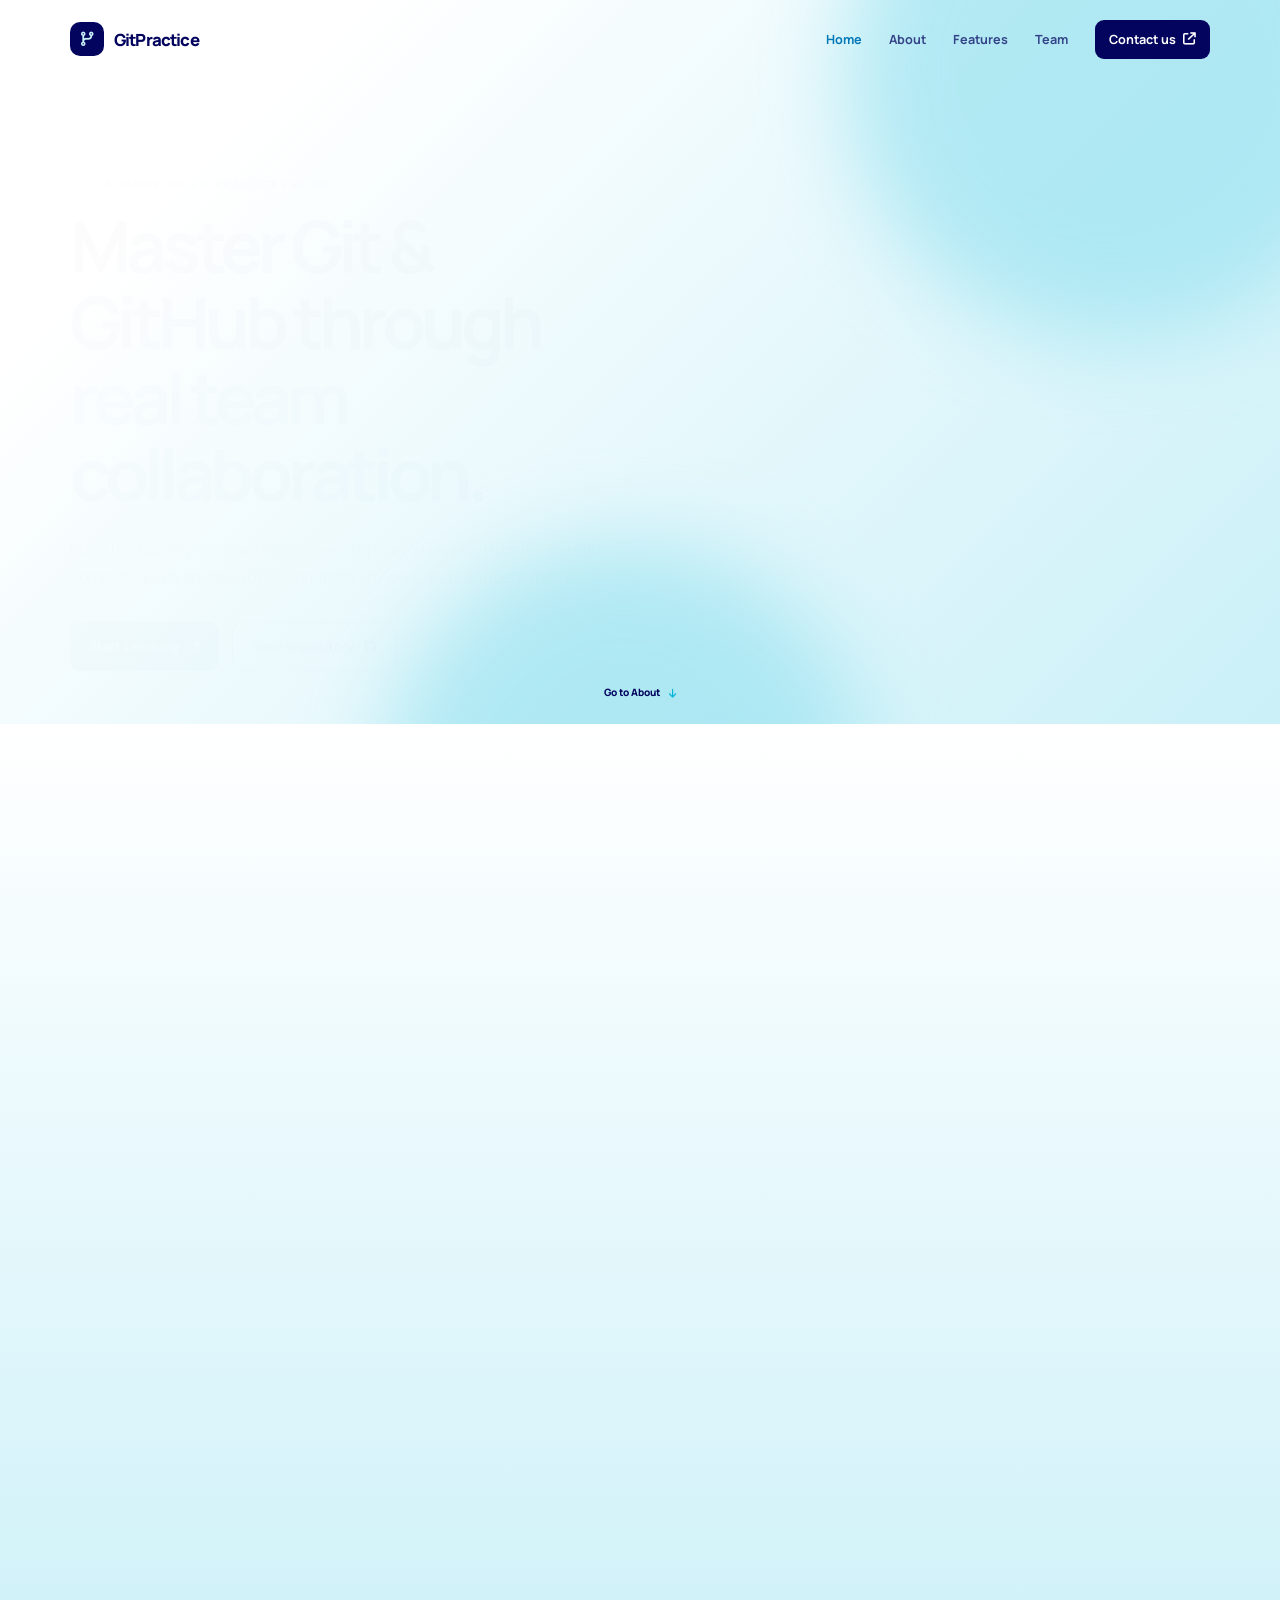
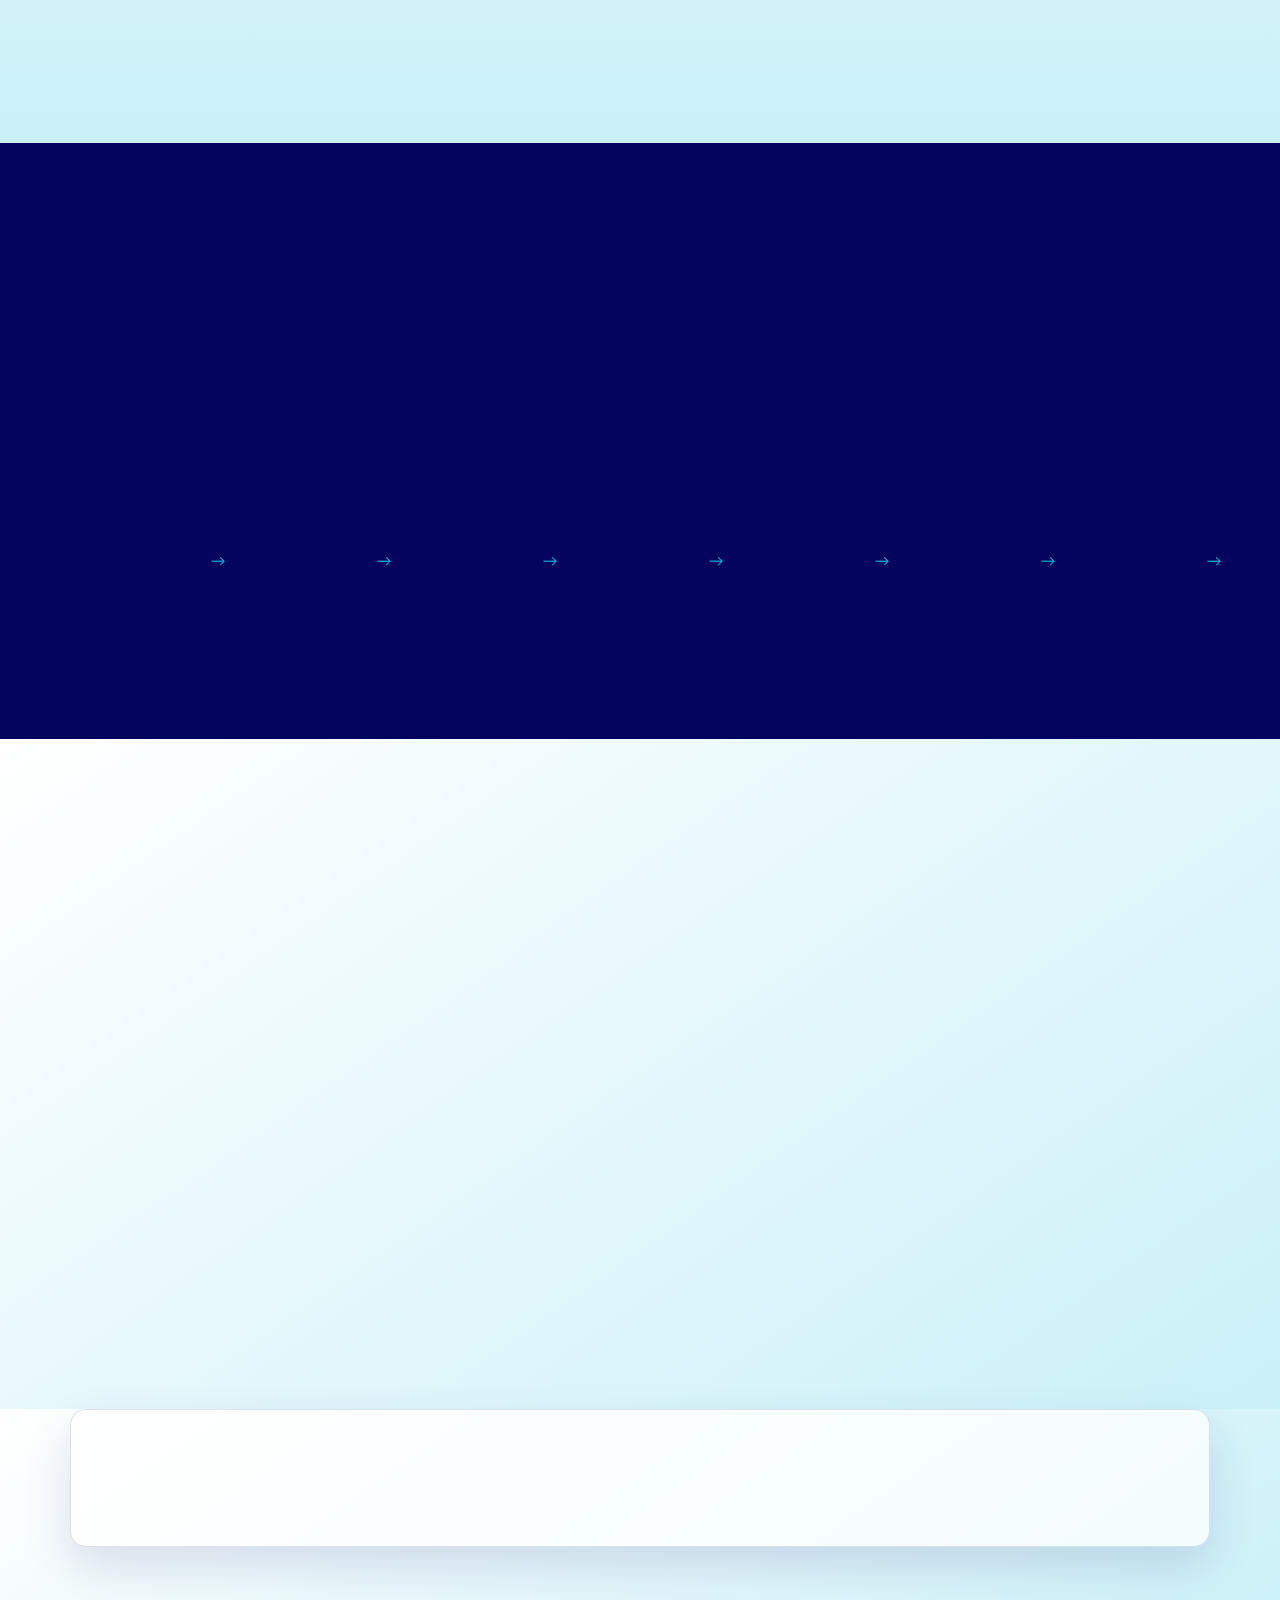
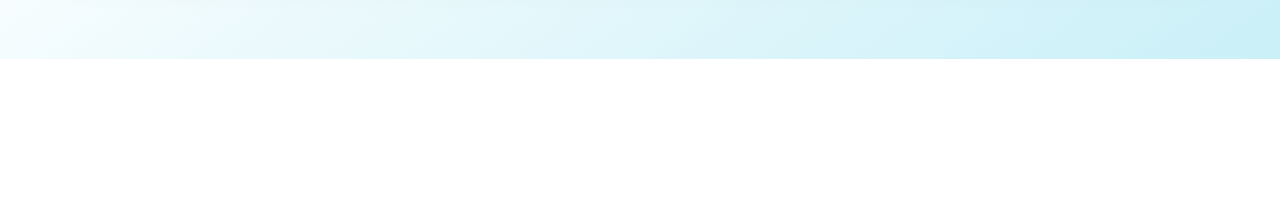
==== commit e9fb09de: "Added about section" ====
--- a/src/index.html
+++ b/src/index.html
@@ -1,227 +1,37 @@
-<!DOCTYPE html>
+<!doctype html>
 <html lang="en">
-<head>
-    <meta charset="UTF-8">
-    <meta name="viewport" content="width=device-width, initial-scale=1.0">
-    <meta name="description" content="Team Portfolio - a professional showcase for our team, services, and work.">
-    <title>Team Portfolio</title>
-    <link rel="preconnect" href="https://fonts.googleapis.com">
-    <link rel="preconnect" href="https://fonts.gstatic.com" crossorigin>
-    <link href="https://fonts.googleapis.com/css2?family=Inter:wght@400;500;600;700;800&family=Space+Grotesk:wght@500;700&display=swap" rel="stylesheet">
-    <link rel="stylesheet" href="index.css">
-</head>
-<body>
-    <header class="site-header">
-        <div class="container nav-shell">
-            <a class="brand" href="#top" aria-label="Team Portfolio home">
-                <span class="brand-mark" aria-hidden="true">TP</span>
-                <span class="brand-text">
-                    <strong>Team Portfolio</strong>
-                    <small>Creative collaborators</small>
-                </span>
-            </a>
-
-            <button class="nav-toggle" type="button" aria-expanded="false" aria-controls="primary-navigation">
-                <span class="sr-only">Toggle navigation</span>
-                <span></span>
-                <span></span>
-                <span></span>
-            </button>
-
-            <nav class="site-nav" id="primary-navigation" aria-label="Primary">
-                <a href="#top">Home</a>
-                <a href="#services">Services</a>
-                <a href="#showcase">Work</a>
-                <a href="#contact">Contact</a>
-            </nav>
-        </div>
-    </header>
-
-    <main id="top">
-        <section class="hero-section">
-            <div class="container hero-grid">
-                <div class="hero-copy">
-                    <p class="eyebrow">Design. Build. Deliver.</p>
-                    <h1>We create digital experiences that feel premium, clear, and memorable.</h1>
-                    <p class="hero-summary">
-                        Our team portfolio brings together strategy, design, and development to help brands stand out with a polished first impression.
-                    </p>
-
-                    <div class="hero-actions">
-                        <a class="button button-primary" href="#showcase">View Our Work</a>
-                        <a class="button button-secondary" href="#contact">Start a Project</a>
-                    </div>
-
-                    <div class="hero-stats" aria-label="Team highlights">
-                        <article>
-                            <strong>12+</strong>
-                            <span>Completed projects</span>
-                        </article>
-                        <article>
-                            <strong>5</strong>
-                            <span>Core team members</span>
-                        </article>
-                        <article>
-                            <strong>100%</strong>
-                            <span>Responsive design</span>
-                        </article>
-                    </div>
-                </div>
-
-                <div class="hero-visual" aria-label="Preview card and service highlights">
-                    <div class="visual-card spotlight-card">
-                        <p>Featured Project</p>
-                        <h2>Modern Portfolio System</h2>
-                        <span>Brand identity, navigation, and hero experience</span>
-                    </div>
-
-                    <div class="visual-grid">
-                        <article class="visual-card accent-card">
-                            <h3>Logo System</h3>
-                            <p>Clean, recognizable, and versatile branding.</p>
-                        </article>
-                        <article class="visual-card accent-card">
-                            <h3>Responsive UI</h3>
-                            <p>Layouts that adapt smoothly across every screen size.</p>
-                        </article>
-                    </div>
-                </div>
-            </div>
-        </section>
-
-        <section class="content-section" id="services">
-            <div class="container section-grid">
-                <article>
-                    <p class="section-label">What we do</p>
-                    <h2>Professional design support from concept to launch.</h2>
-                </article>
-                <p>
-                    We focus on simple navigation, clear hierarchy, and responsive interactions so your team portfolio looks sharp on mobile, tablet, and desktop.
-                </p>
-            </div>
-        </section>
-
-        <section class="content-section" id="about">
-            <div class="container section-grid">
-                <article>
-                    <p class="section-label">About Us</p>
-                    <h2>A collaborative team creating memorable digital experiences.</h2>
-                </article>
-                <p>
-                    Our team blends strategy, design, and development to build polished portfolios with thoughtful details and clear brand stories. We partner closely with clients to deliver work that feels professional, accessible, and easy to update.
-                </p>
-                <div class="about-highlights">
-                    <article>
-                        <strong>Strategic planning</strong>
-                        <p>We define user-focused content and workflows before we design.</p>
-                    </article>
-                    <article>
-                        <strong>Design systems</strong>
-                        <p>We establish consistent visual language for every page and component.</p>
-                    </article>
-                    <article>
-                        <strong>Fast delivery</strong>
-                        <p>We build responsive, optimized sites that launch with confidence.</p>
-                    </article>
-                </div>
-            </div>
-        </section>
-
-<section class="content-section" id="team">
-    <div class="container">
-        <div class="section-grid">
-            <article>
-                <p class="section-label">Our Team</p>
-                <h2>Meet the people behind the project.</h2>
-            </article>
-
-            <p>
-                Our diverse team combines creativity, technical expertise,
-                and collaboration to deliver professional digital experiences.
-            </p>
-        </div>
-
-        <div class="team-grid">
-            <article class="team-card">
-                <img src="https://placehold.co/200x200" alt="Team Member">
-                <h3>John Doe</h3>
-                <p>Frontend Developer</p>
-            </article>
-
-            <article class="team-card">
-                <img src="https://placehold.co/200x200" alt="Team Member">
-                <h3>Jane Smith</h3>
-                <p>UI / UX Designer</p>
-            </article>
-
-            <article class="team-card">
-                <img src="https://placehold.co/200x200" alt="Team Member">
-                <h3>Michael Lee</h3>
-                <p>Backend Developer</p>
-            </article>
-
-            <article class="team-card">
-                <img src="https://placehold.co/200x200" alt="Team Member">
-                <h3>Emily Clark</h3>
-                <p>Project Manager</p>
-            </article>
-        </div>
+  <head>
+    <meta charset="UTF-8" />
+    <meta http-equiv="refresh" content="0; url=../index.html" />
+    <meta name="viewport" content="width=device-width, initial-scale=1.0" />
+    <title>Redirecting to GitPractice</title>
+    <style>
+      body {
+        margin: 0;
+        min-height: 100vh;
+        display: grid;
+        place-items: center;
+        font-family: Arial, sans-serif;
+        background: #f4f9ff;
+        color: #03045e;
+      }
+      .box {
+        text-align: center;
+        padding: 24px 36px;
+        border-radius: 16px;
+        background: white;
+        box-shadow: 0 18px 40px rgba(3, 4, 94, 0.12);
+      }
+      a {
+        color: #0077b6;
+        font-weight: 700;
+      }
+    </style>
+  </head>
+  <body>
+    <div class="box">
+      <p>Redirecting to the home page...</p>
+      <p><a href="../index.html">Click here if you are not redirected</a></p>
     </div>
-</section>
-
-<section class="content-section contact-section" id="contact">
-    <div class="container">
-        <div class="section-grid">
-            <article>
-                <p class="section-label">Contact Us</p>
-                <h2>Let's build something great together.</h2>
-            </article>
-
-            <p>
-                Have an idea or a project in mind? Send us a message and
-                we'll get back to you as soon as possible.
-            </p>
-        </div>
-
-        <form class="contact-form">
-            <div class="form-group">
-                <label for="name">Full Name</label>
-                <input
-                    type="text"
-                    id="name"
-                    placeholder="Enter your name"
-                    required
-                >
-            </div>
-
-            <div class="form-group">
-                <label for="email">Email Address</label>
-                <input
-                    type="email"
-                    id="email"
-                    placeholder="Enter your email"
-                    required
-                >
-            </div>
-
-            <div class="form-group">
-                <label for="message">message</label>
-                <textarea
-                    id="message"
-                    rows="6"
-                    placeholder="Write your message..."
-                    required
-                ></textarea>
-            </div>
-
-            <button class="button button-primary" type="submit">
-                Send Message
-            </button>
-        </form>
-    </div>
-</section>
-    </main>
-
-    <script src="index.js"></script>
-</body>
-</html>+  </body>
+</html>
